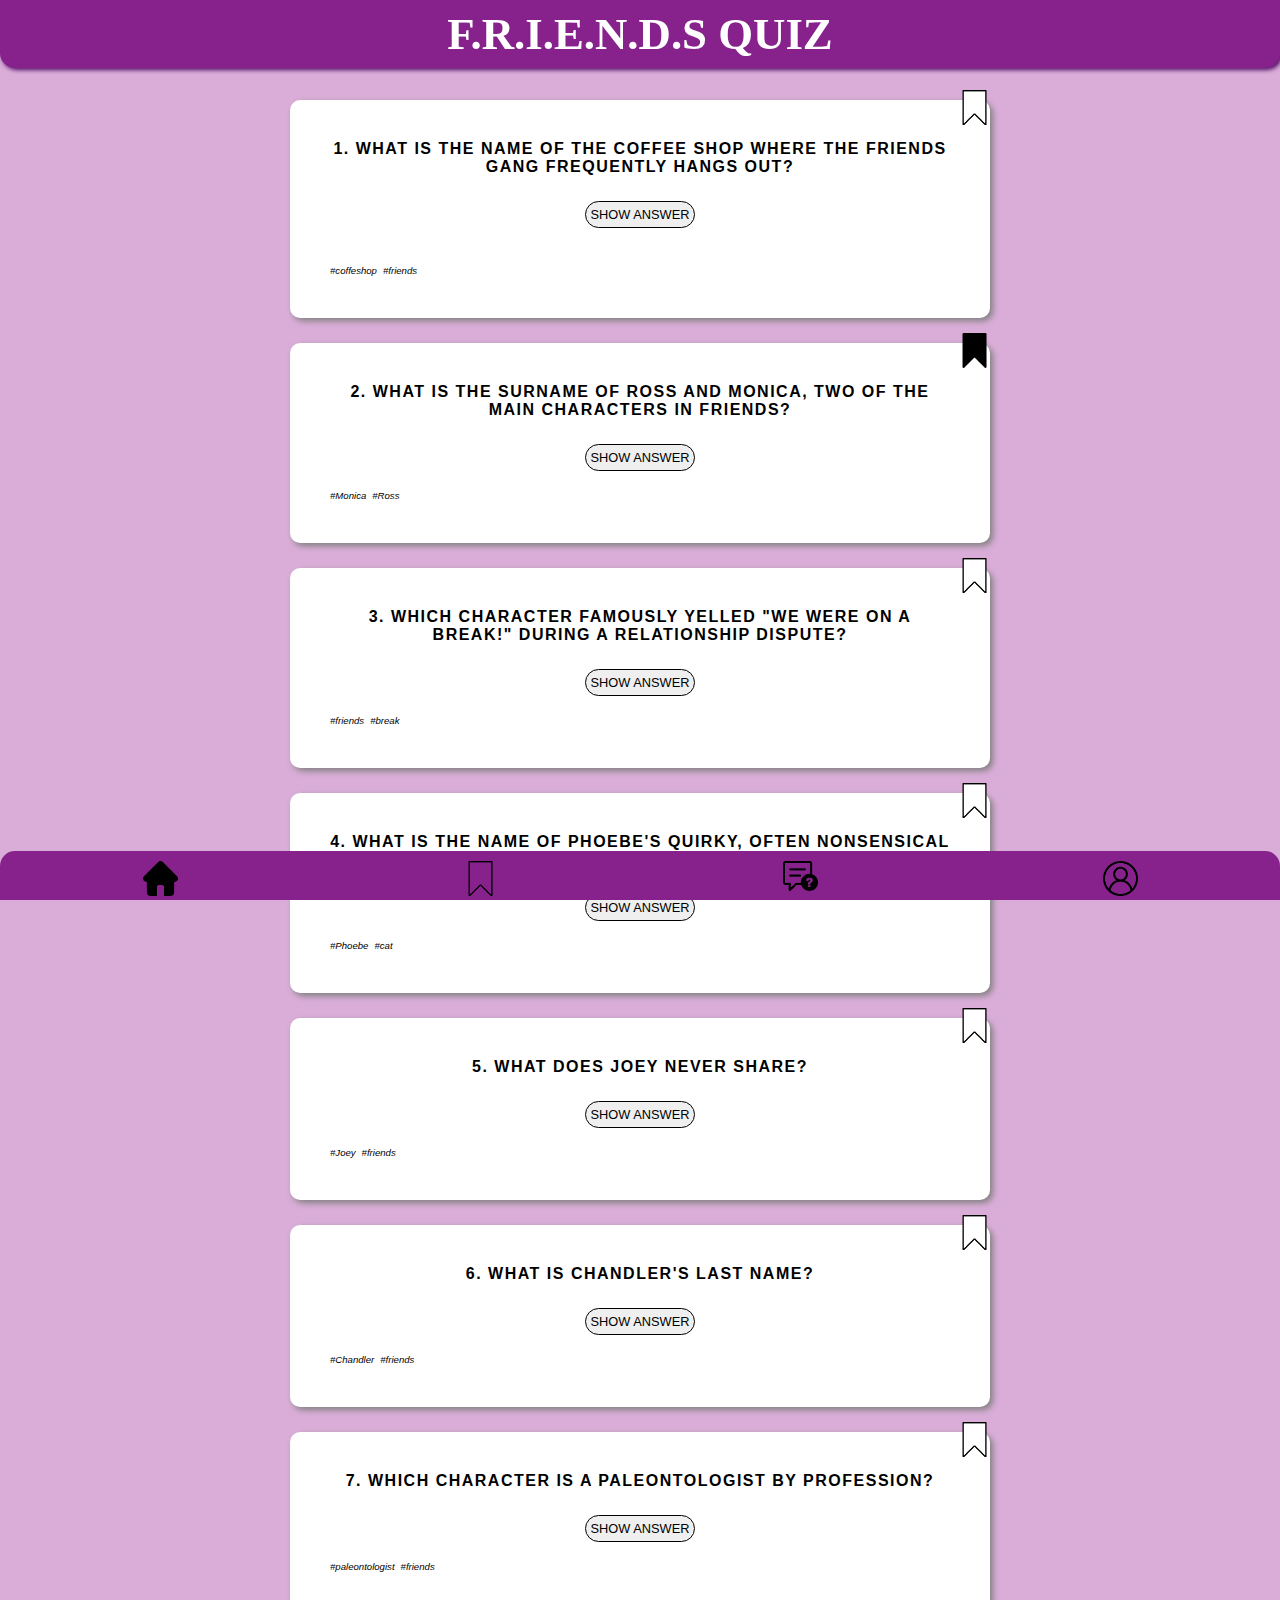
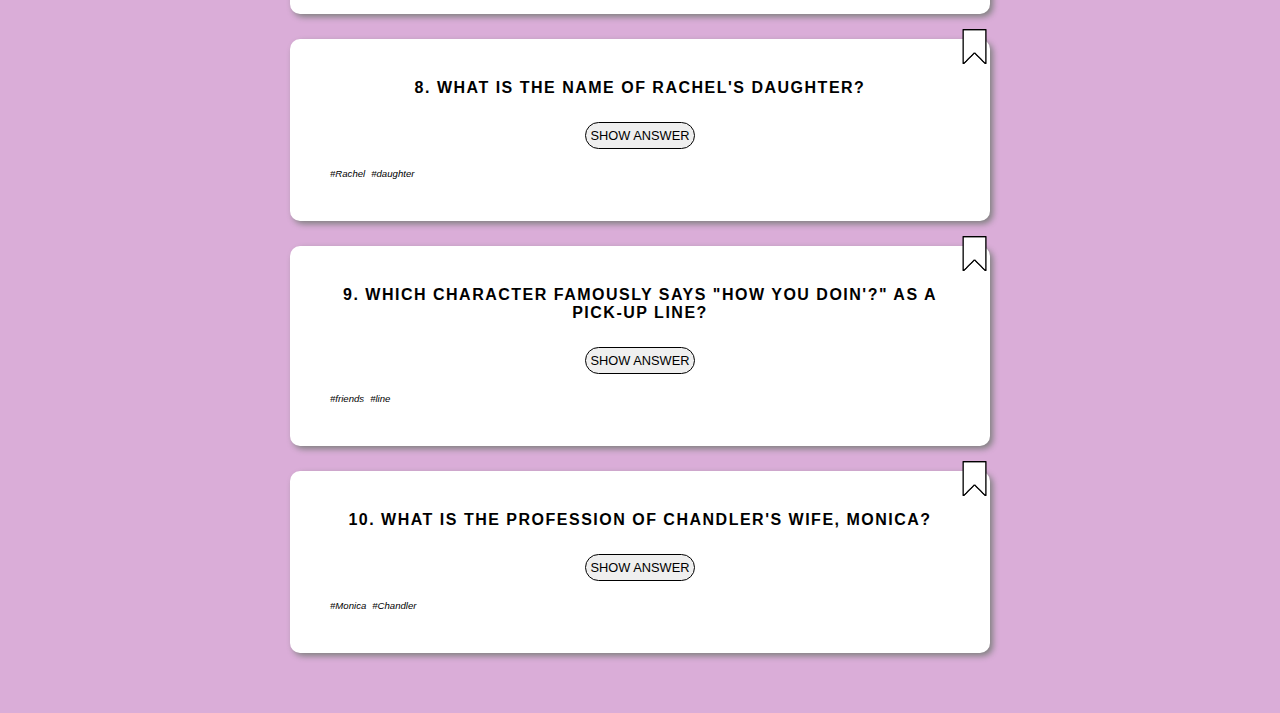
==== index.html @ 4371c009 "java website" ====
<!DOCTYPE html>
<html lang="en">
  <head>
    <meta charset="UTF-8" />
    <meta name="viewport" content="width=device-width, initial-scale=1.0" />
    <title>ivan-quiz-app</title>
    <link rel="stylesheet" href="./styles.css" />
    <script src="/index.js" defer></script>
  </head>

  <body>
    <header>
      <h1 class="title">F.r.i.e.n.d.s Quiz</h1>
    </header>

    <main>
      <section class="question-container">
        <section class="question-card">
          <img
            class="bookmark-transparent bookmark-light"
            data-js="bookmark-light"
            src="./resources/bookmark.png"
            alt="bookmark transparent"
          />

          <img
            class="bookmark-transparent bookmark-dark hidden"
            data-js="bookmark-dark"
            src="./resources/bookmark_filled.png"
            alt="bookmark transparent"
          />

          <h4 class="question-title">
            1. What is the name of the coffee shop where the Friends gang
            frequently hangs out?
          </h4>
          <button data-js="answer-button">Show Answer</button>

          <p class="answer-one-hidden" data-js="answer-one">Central Perk</p>

          <section class="tag-container">
            <p class="tag">#coffeshop</p>
            <p class="tag">#friends</p>
          </section>
        </section>

        <section class="question-card">
          <img
            class="bookmark-transparent"
            src="./resources/bookmark_filled.png"
            alt="bookmark transparent"
          />
          <h4 class="question-title">
            2. What is the surname of Ross and Monica, two of the main
            characters in Friends?
          </h4>
          <button>Show Answer</button>
          <section class="tag-container">
            <p class="tag">#Monica</p>
            <p class="tag">#Ross</p>
          </section>
        </section>

        <section class="question-card">
          <img
            class="bookmark-transparent"
            src="./resources/bookmark.png"
            alt="bookmark transparent"
          />
          <h4 class="question-title">
            3. Which character famously yelled "We were on a break!" during a
            relationship dispute?
          </h4>
          <button>Show Answer</button>
          <section class="tag-container">
            <p class="tag">#friends</p>
            <p class="tag">#break</p>
          </section>
        </section>

        <section class="question-card">
          <img
            class="bookmark-transparent"
            src="./resources/bookmark.png"
            alt="bookmark transparent"
          />
          <h4 class="question-title">
            4. What is the name of Phoebe's quirky, often nonsensical song about
            a smelly cat?
          </h4>
          <button>Show Answer</button>
          <section class="tag-container">
            <p class="tag">#Phoebe</p>
            <p class="tag">#cat</p>
          </section>
        </section>

        <section class="question-card">
          <img
            class="bookmark-transparent"
            src="./resources/bookmark.png"
            alt="bookmark transparent"
          />
          <h4 class="question-title">5. What does Joey never share?</h4>
          <button>Show Answer</button>
          <section class="tag-container">
            <p class="tag">#Joey</p>
            <p class="tag">#friends</p>
          </section>
        </section>

        <section class="question-card">
          <img
            class="bookmark-transparent"
            src="./resources/bookmark.png"
            alt="bookmark transparent"
          />
          <h4 class="question-title">6. What is Chandler's last name?</h4>
          <button>Show Answer</button>
          <section class="tag-container">
            <p class="tag">#Chandler</p>
            <p class="tag">#friends</p>
          </section>
        </section>

        <section class="question-card">
          <img
            class="bookmark-transparent"
            src="./resources/bookmark.png"
            alt="bookmark transparent"
          />
          <h4 class="question-title">
            7. Which character is a paleontologist by profession?
          </h4>
          <button>Show Answer</button>
          <section class="tag-container">
            <p class="tag">#paleontologist</p>
            <p class="tag">#friends</p>
          </section>
        </section>

        <section class="question-card">
          <img
            class="bookmark-transparent"
            src="./resources/bookmark.png"
            alt="bookmark transparent"
          />
          <h4 class="question-title">
            8. What is the name of Rachel's daughter?
          </h4>
          <button>Show Answer</button>
          <section class="tag-container">
            <p class="tag">#Rachel</p>
            <p class="tag">#daughter</p>
          </section>
        </section>

        <section class="question-card">
          <img
            class="bookmark-transparent"
            src="./resources/bookmark.png"
            alt="bookmark transparent"
          />
          <h4 class="question-title">
            9. Which character famously says "How you doin'?" as a pick-up line?
          </h4>
          <button>Show Answer</button>
          <section class="tag-container">
            <p class="tag">#friends</p>
            <p class="tag">#line</p>
          </section>
        </section>

        <section class="question-card">
          <img
            class="bookmark-transparent"
            src="./resources/bookmark.png"
            alt="bookmark transparent"
          />
          <h4 class="question-title">
            10. What is the profession of Chandler's wife, Monica?
          </h4>
          <button>Show Answer</button>
          <section class="tag-container">
            <p class="tag">#Monica</p>
            <p class="tag">#Chandler</p>
          </section>
        </section>
      </section>
    </main>

    <footer>
      <nav class="navigation-bar">
        <a href="./index.html">
          <img
            class="footer--icon"
            src="./resources/home_filled.png"
            alt="home icon"
          />
        </a>
        <a href="./bookmarks.html">
          <img
            class="footer--icon"
            src="./resources/bookmark_transparent.png"
            alt="bookmark icon"
          />
        </a>

        <a href="./form.html">
          <img
            class="footer--icon"
            src="./resources/question.png"
            alt="question icon"
          />
        </a>

        <a href="./profile.html">
          <img
            class="footer--icon"
            src="./resources/profile.png"
            alt="profile icon"
          />
        </a>
      </nav>
    </footer>
  </body>
</html>
---- styles.css ----
@import "./components/header.css";
@import "./components/card.css";
@import "./components/navigation.css";
@import "./components/button.css";
@import "./global.css";
@import "./components/form.css";
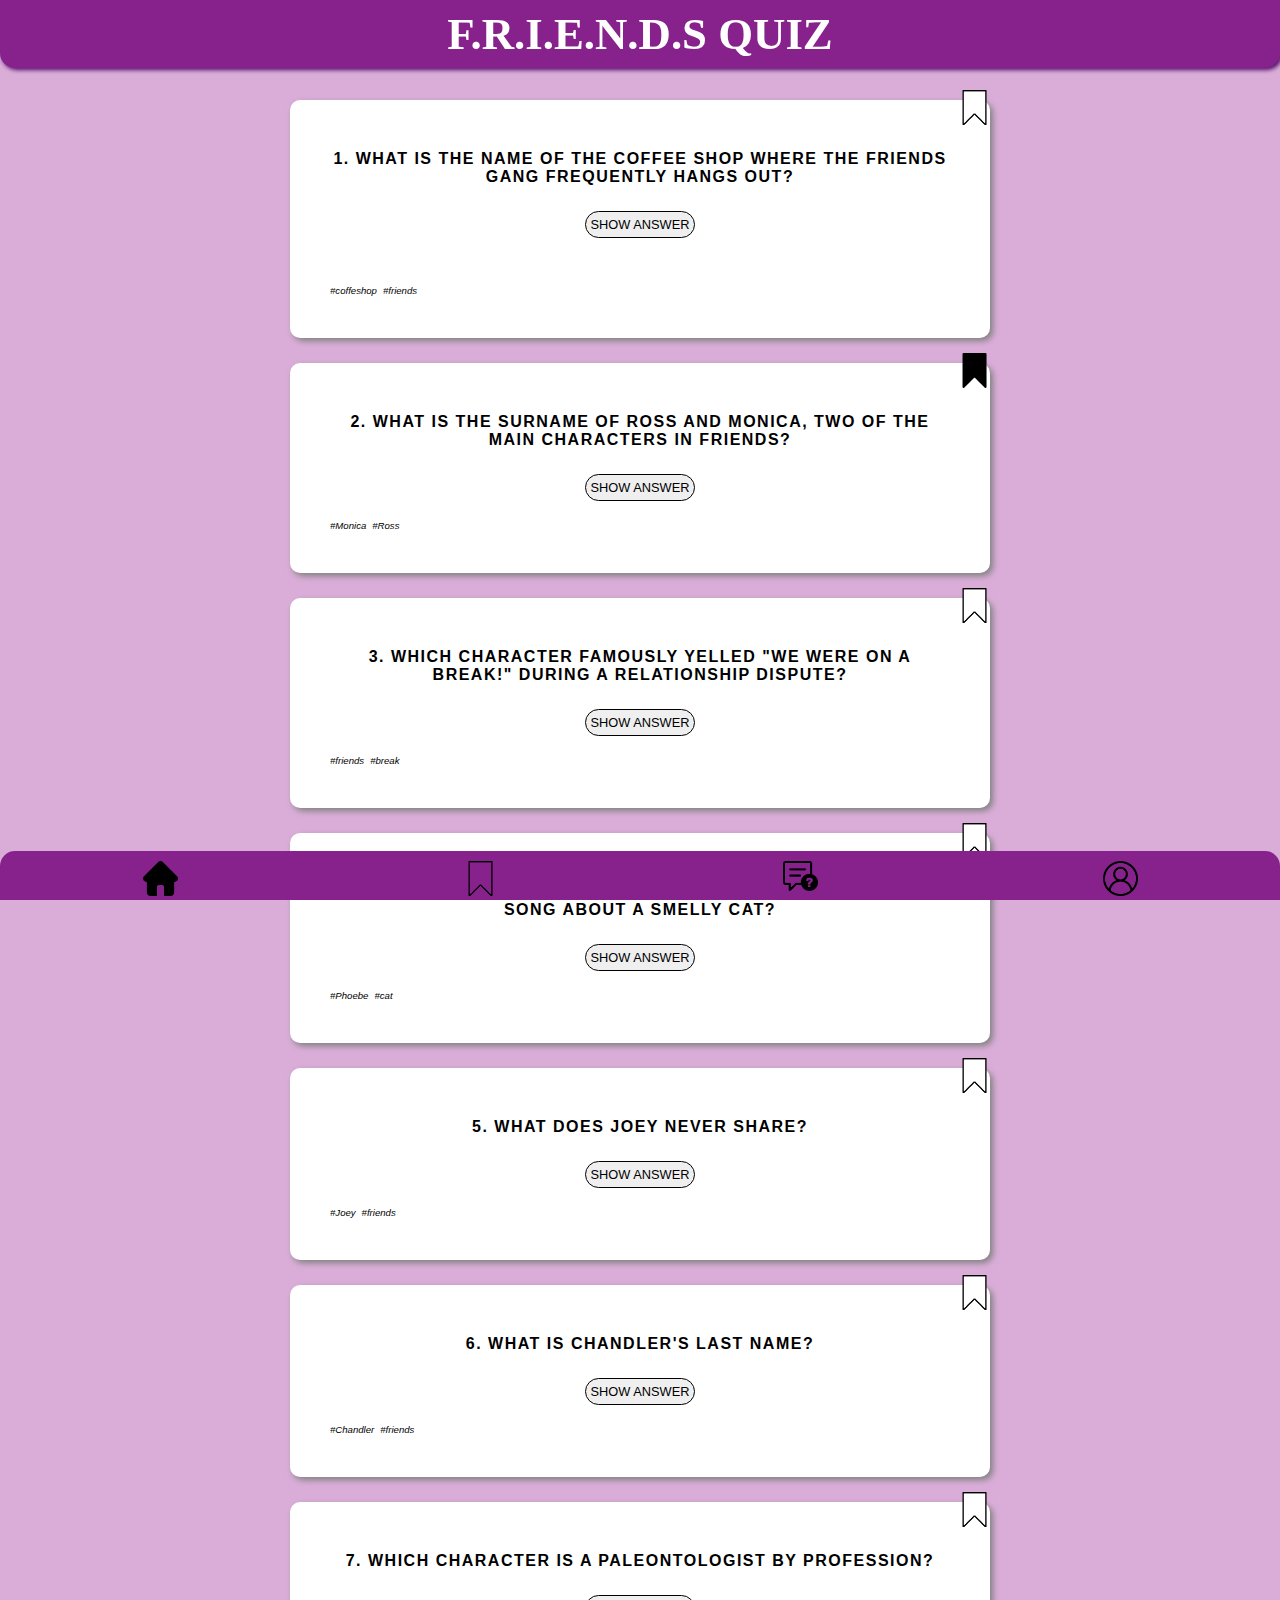
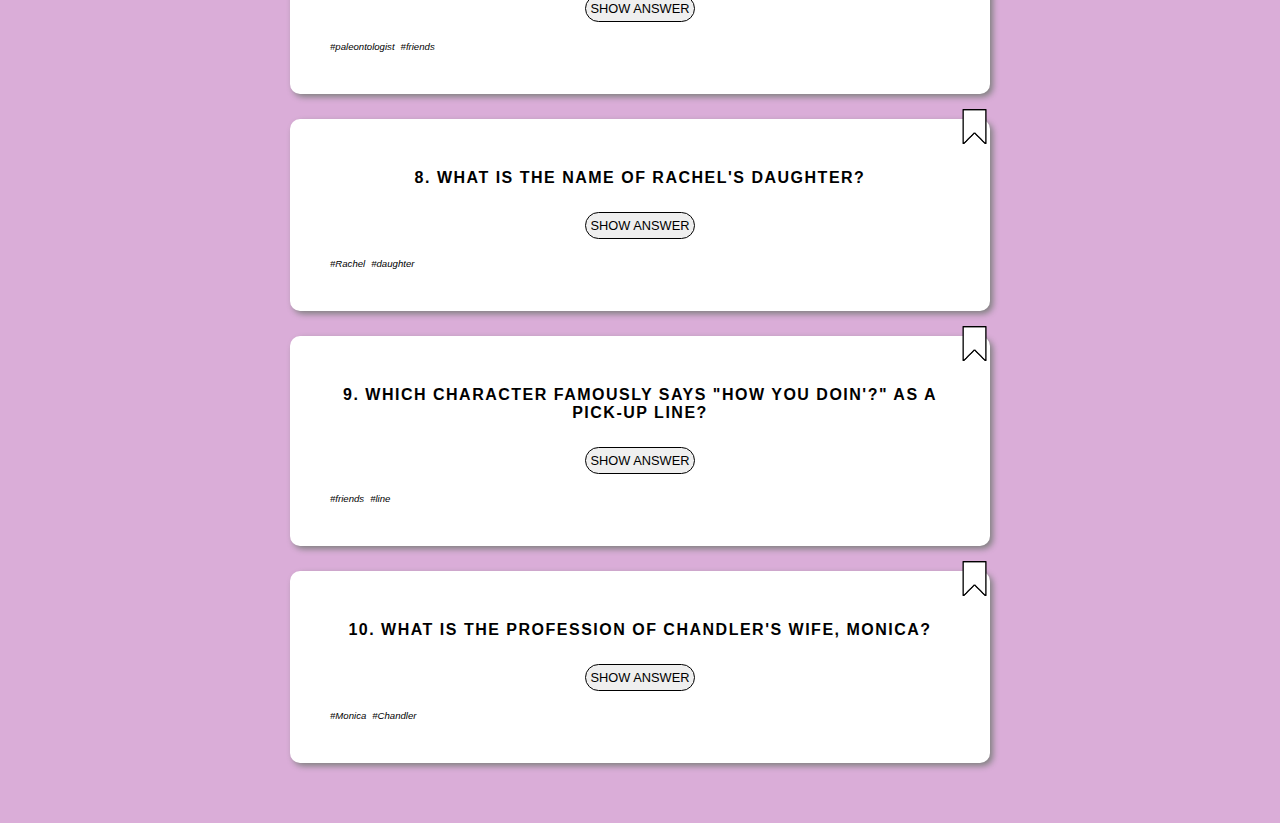
==== commit d5d2b498: "card appears" ====
--- a/index.html
+++ b/index.html
@@ -6,6 +6,7 @@
     <title>ivan-quiz-app</title>
     <link rel="stylesheet" href="./styles.css" />
     <script src="/index.js" defer></script>
+    <script src="./form.js" defer></script>
   </head>
 
   <body>
@@ -15,7 +16,7 @@
 
     <main>
       <section class="question-container">
-        <section class="question-card">
+        <section class="question-card" data-js="question-card">
           <img
             class="bookmark-transparent bookmark-light"
             data-js="bookmark-light"
@@ -36,7 +37,9 @@
           </h4>
           <button data-js="answer-button">Show Answer</button>
 
-          <p class="answer-one-hidden" data-js="answer-one">Central Perk</p>
+          <p class="question-title answer-one-hidden" data-js="answer-one">
+            Central Perk
+          </p>
 
           <section class="tag-container">
             <p class="tag">#coffeshop</p>
